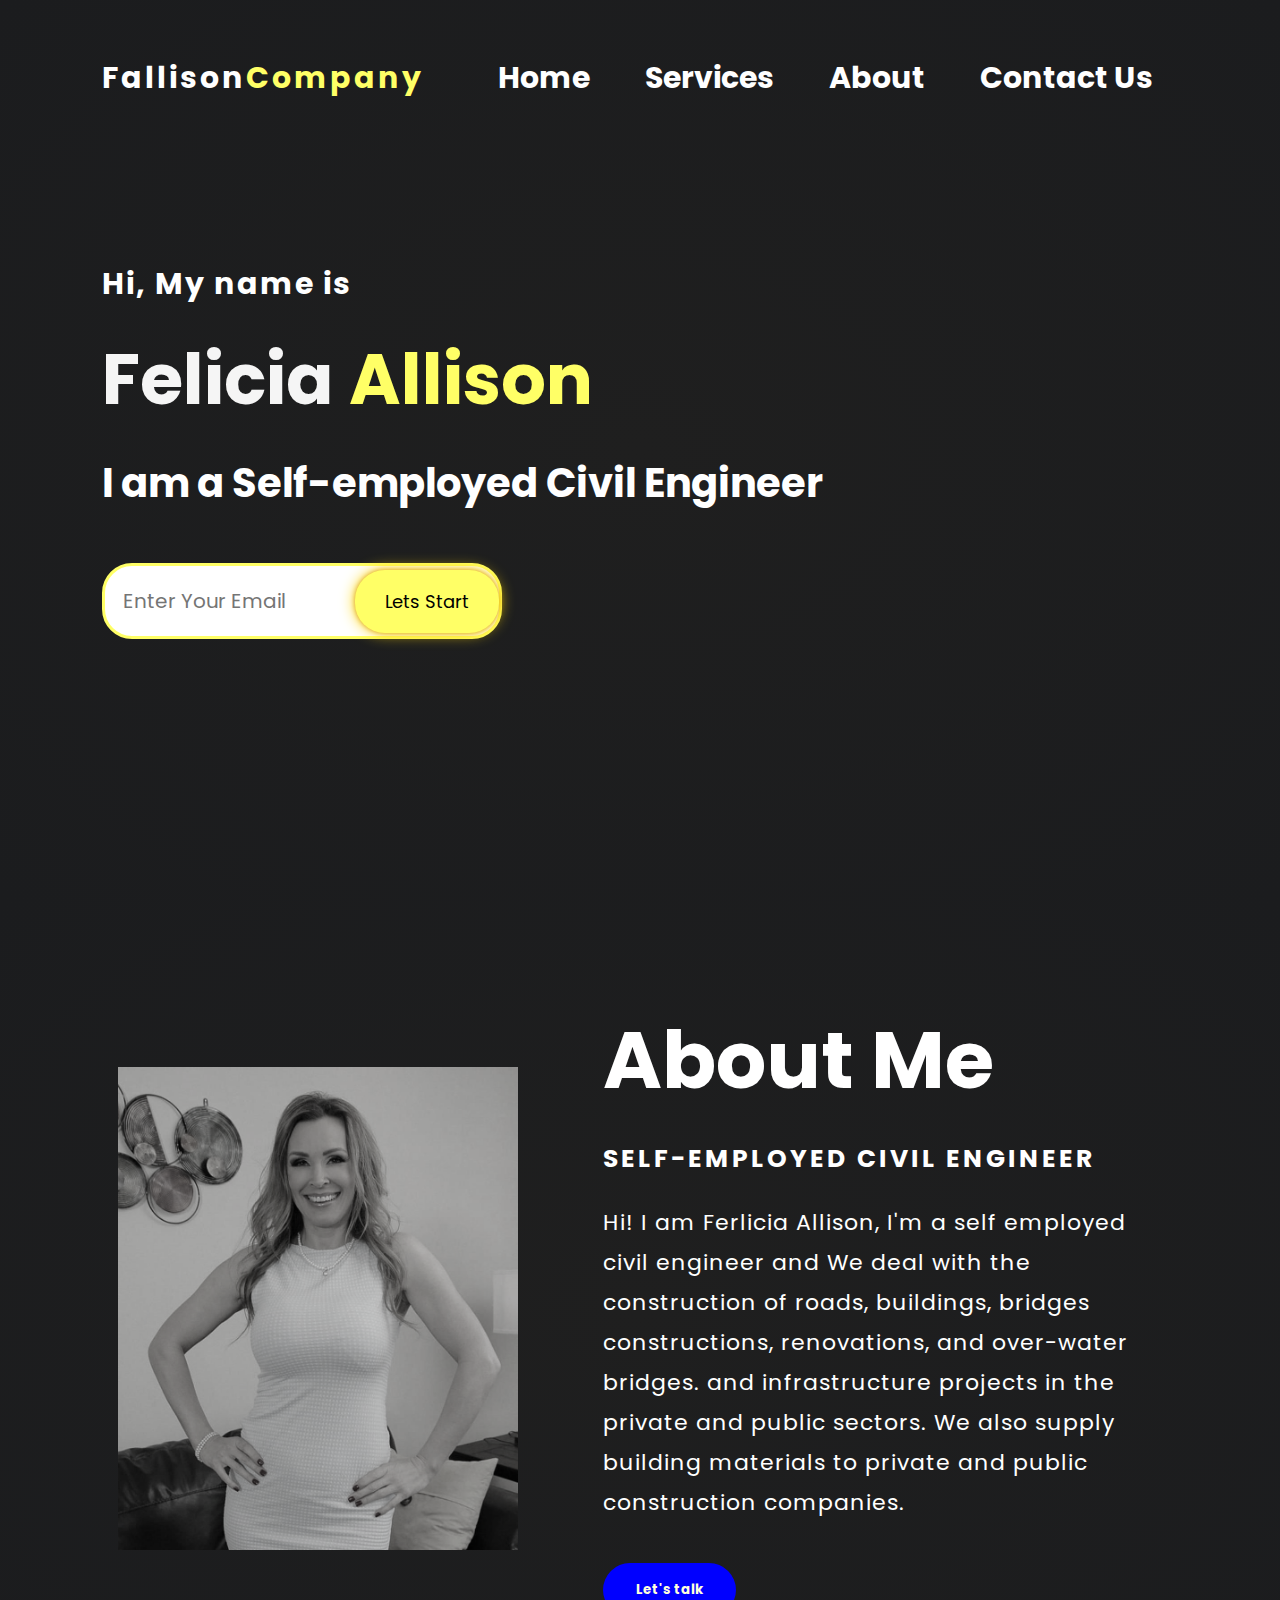
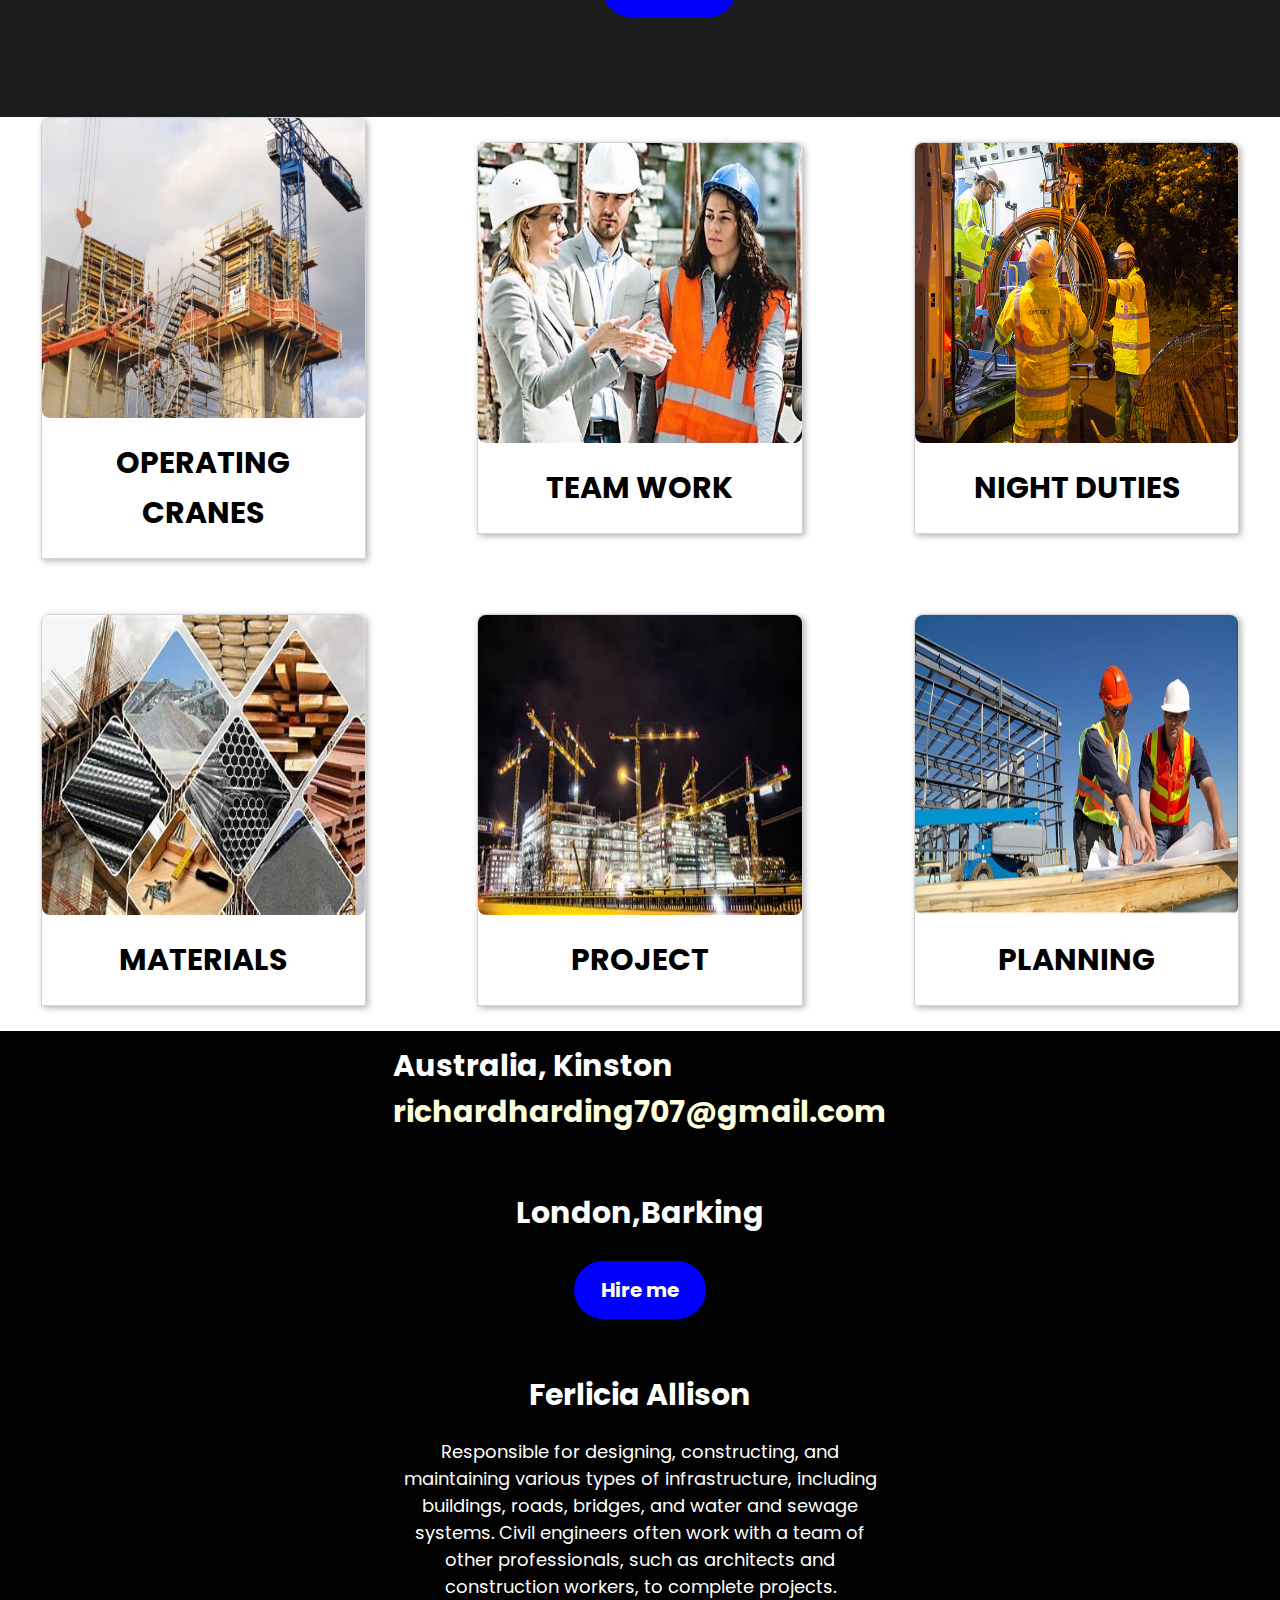
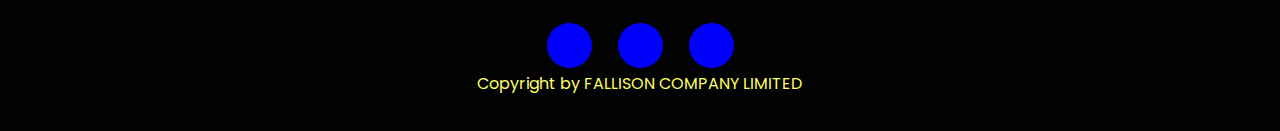
==== index.html @ ac90b3b4 "Add files via upload" ====
<!DOCTYPE html>
<html lang="en">
<head>
    <meta charset="UTF-8">
    <meta http-equiv="X-UA-Compatible" content="IE=edge">
    <meta name="viewport" content="width=device-width, initial-scale=1.0">
    <title>Fallsion Company Ltd</title>
    <link rel="stylesheet" href="falls.css">
    <link rel="preconnect" href="https://fonts.googleapis.com">
<link rel="preconnect" href="https://fonts.gstatic.com" crossorigin>
<link href="https://fonts.googleapis.com/css2?family=Poppins:ital,wght@0,100;0,200;0,300;0,400;0,500;0,600;1,100;1,200;1,300;1,400&display=swap" rel="stylesheet">
<link rel="stylesheet" href="https://cdnjs.cloudflare.com/ajax/libs/font-awesome/6.2.1/css/all.min.css" integrity="sha512-MV7K8+y+gLIBoVD59lQIYicR65iaqukzvf/nwasF0nqhPay5w/9lJmVM2hMDcnK1OnMGCdVK+iQrJ7lzPJQd1w==" crossorigin="anonymous" referrerpolicy="no-referrer" />
</head>
<body>
    <div class="main">
        <nav>
            <h2 class="logo">Fallison<span>Company</span></h2>
            <ul>
                <li><a href="#">Home</a></li>
                <li><a href="#">Services</a></li>
                <li><a href="#">About</a></li>
                <li><a href="#">Contact us</a></li>
            </ul>
        </nav>
        <div class="content">
            <h4>Hi, My name is </h4>
            <h1>Felicia <span>Allison</span></h1>
            <h3>I am a Self-employed Civil Engineer</h3>
            <div class="newsletter">
                <form action="">
                    <input type="email" name="Email" id="mail" placeholder="Enter Your Email">
                      <input type="submit" name="submit" value="Lets Start">
                </form>
            </div>
        </div>
    </div>
    <section class="about">
        <div class="hero">
            <img src="ferlicia.jpg" >
            <div class="about-text">
                <h2>About Me</h2>
                <h5>SELF-EMPLOYED CIVIL ENGINEER</h5>
                <p>Hi! I am Ferlicia Allison,
                    I'm a self employed civil engineer and We deal with the construction of roads, buildings, bridges constructions, renovations, and over-water bridges. and infrastructure projects in the private and public sectors. We also supply building materials to private and public construction companies.
                </p>
                <button type="button">Let's talk</button>
            </div>
        </div>
    </section>
    <div class="cards">
        <div class="card">
            <div class="zoom-img">
                <div class="img-card">
                    <img
                        src="download.jpeg">
                </div>
            </div>

            <div class="text">
                <h2>OPERATING CRANES</h2>
            </div>

        </div>
        <div class="card">
            <div class="zoom-img">
                <div class="img-card">
                    <img src="workers.jpg">
                </div>
            </div>

            <div class="text">
                <h2>TEAM WORK</h2>
                
            </div>

        </div>
        <div class="card">
            <div class="zoom-img">
                <div class="img-card">
                    <img src="build.jpeg">
                </div>
            </div>

            <div class="text">
                <h2>NIGHT DUTIES</h2>
            </div>

        </div>
        <div class="card">
            <div class="zoom-img">
                <div class="img-card">
                    <img
                        src="material.jpg">
                </div>
            </div>
            <div class="text">
                <h2>MATERIALS</h2>
            </div>

        </div>
        <div class="card">
            <div class="zoom-img">
                <div class="img-card">
                    <img src="night.jpeg">
                </div>
            </div>

            <div class="text">
                <h2>PROJECT</h2>
            </div>

        </div>
        <div class="card">
            <div class="zoom-img">
                <div class="img-card">
                    <img
                        src="project.jpg">
                </div>
            </div>

            <div class="text">
                <h2>PLANNING</h2>
            </div>
        </div>
    </div>
</section>
<div class="contact-me">
    <p>Australia, Kinston<br>
       <a href="mailto:richardharding707@gmail.com" class="link">richardharding707@gmail.com</a></p>
   <br><p>London,Barking</p>
    
    <a href="mailto:richardharding707@gmail.com" class="button-two">Hire me</a>
</div>
<footer>
    <p>Ferlicia Allison</p>
    <p>Responsible for designing, constructing, and maintaining various types of infrastructure, including buildings, roads, bridges, and water and sewage systems. Civil engineers often work with a team of other professionals, such as architects and construction workers, to complete projects.
    </p>
    <div class="social">
        <a href="mailto:feallison714@gmail.com"><i class="fa-brands fa-instagram"></i></a>
        <a href="#"><i class="fa-brands fa-twitter"></i></a>
        <a href="#"><i class="fa-brands fa-dribbble"></i></a>
    </div>
    <p class="end">Copyright by FALLISON COMPANY LIMITED</p>
</footer>
</body>
</html>
---- falls.css ----
*{
    padding: 0;
    margin: 0;
    font-family:'Poppins', sans-serif;
    box-sizing: border-box;
}
.main{
    height: 100vh;
    width: 100%;
    background-image:radial-gradient(#1f1f1f,#1b1c1e) ;
}
nav{
    display: flex;
    align-items: center;
    justify-content: space-between;
    padding-left: 8%;
    padding-right: 8%;
    padding-top:45px;
}
.logo{
    font-size: 30px;
    color: #ffffff;
    letter-spacing: 3px;
    cursor: pointer;
}
span{
    color:#ffff66;
}
nav ul li{
    font-size: 30px;
    list-style-type: none;
    display: inline-block;
    padding: 10px 25px;
}
nav ul li a{
    text-decoration: none;
    color: #ffffff;
    text-transform: capitalize;
    font-weight: bold;
}
nav ul li a:hover{
    color: #ff6;
    transition: 0.4s;
}

.content{
    position: absolute;
    top: 50%;
    left: 8%;
    transform: translateY(-50%);
}
h1{
    color:whitesmoke;
    margin:20px 0 20px;
    font-size: 70px;
}
h3{
    color: #fff;
    margin: 0 0 50px 0;
    font-size: 40px;
}
h4{
    color:#fff;
    font-size: 30px;
    letter-spacing: 2px;
}
.newsletter form{
    position: relative;
    width:400px;
    max-width: 100%;
}
.newsletter form input:first-child{
display: inline-block;
width: 100%;
outline: none;
padding: 20px 130px 20px 18px;
border-radius: 30px;
border: 3px solid #ff6;
font-size: 20px;
}
.newsletter form input:last-child{
    position: absolute;
    display: inline-block;
    outline: none;
    border: none;
    padding: 18px 30px;
    border-radius: 30px;
    top: 6.5px;
    right: 3px;
    background-color: #ff6;
    box-shadow: 0 0 5px goldenrod, 0 0 15px gold;
    font-size: 18px;
}
.about{
    width: 100%;
    padding: 100px 0;
    background-image: radial-gradient(#1f1f1f,#1b1c1e);
}
.about img{
    width: 400px;
    height: auto;
    filter: grayscale(95%);
}
.about-text{
    width: 560px;;
}
.hero{
    width: 1130px;
    max-width: 95%;
    margin: 0 auto;
    display: flex;
    align-items: center;
    justify-content: space-around;
}
.about-text h2{
    color: #fff;
    font-size: 80px;
    text-transform: capitalize;
    margin-bottom: 20px;
}
.about-text h5{
    color: #fff;
    text-transform: capitalize;
    letter-spacing: 3px;
    font-size: 25px;
    margin-bottom: 25px;
}
.about-text p{
    color: #fff;
    letter-spacing: 1px;
    line-height: 40px;
    margin-bottom: 40px;
    font-size: 22px;
}
button{
    background-color: blue;
    color: #ffd;
    text-decoration: none;
    border-radius: 30px;
    font-weight: bold;
    border: 3px solid transparent;
    padding: 14px 30px;
    transition: .4s;
}
button:hover{
    border: 3px solid red;
    background-color: transparent;
    color: #fff;
    cursor: pointer;
}


.places-text {
    text-align: center;
    margin-bottom: 50px;
  }
  
  .places-text small {
    font-family: Roboto;
    color: #ffc342;
    font-size: 15px;
    font-weight: bolder;
  }
  
  .places-text h2 {
    font-family: Barlow Condensed;
    font-size: 55px;
    color: #191d34;
    letter-spacing: 1px;
  }
  
  .cards {
    display: grid;
    grid-template-columns: repeat(3, 1fr);
    grid-template-rows: repeat(2, 1fr);
    grid-gap: 30px;
    align-items: center;
    justify-items: center;
    text-align: center;
  }
  
  .card {
    border: 1px solid lightgray;
    box-shadow: 2px 2px 6px 0 rgba(0, 0, 0, 0.3);
    border-top-left-radius: 8px;
    border-top-right-radius: 8px;
    width: 80%;
    height: auto;
  }
  
  .card img {
    max-width: 100%;
    height: 300px;
    border-radius: 8px;
    cursor: pointer;
  }
  
  .cards .text {
    padding: 20px;
    font-family: Barlow Condensed;
    line-height: 50px;
  }
  
  .cards .card-box {
    display: flex;
    flex-flow: row;
    background-color: #fde02f;
    font-size: 18px;
    font-family: Roboto;
    align-items: center;
    justify-content: center;
    text-align: center;
  }

  .zoom-img {
    float: left;
    position: relative;
    width: 100%;
    height: 320px;
    overflow: hidden;
  }
  
  .zoom-img .img-card {
    position: absolute;
    overflow: hidden;
  }
  
  .img-card img {
    -webkit-transition: 0.8s ease;
    transition: 0.8s ease;
  }
  
  .card:hover .zoom-img img {
    -webkit-transform: scale(1.1);
    transform: scale(1.1);
  }
  .contact-me{
    width: 100%;
    height: 300px;
    background:  #010201;
    display: flex;
    justify-content: center;
    flex-direction: column;
    align-items: center;
}
.contact-me p{
    color: #ffffff;
    font-size: 30px;
    font-weight: bold;
    margin-bottom: 25px;
}
.contact-me .link{
    text-decoration: none;
    color: #ffd;
}
.contact-me .link:hover{
    text-decoration: underline;
}

.contact-me .button-two{
    background-color: blue;
    color: #ffd;
    text-decoration: none;
    border-radius: 30px;
    font-weight: bold;
    border: 2px solid transparent;
    padding: 12px 25px;
    transition: .4s;
}
.contact-me .button-two:hover{
    border: 2px solid red;
    background-color: transparent;
    cursor: pointer
}
footer{
    position: relative;
    width: 100%;
    height: 400px;
    background: #010201;
    display: flex;
    flex-direction: column;
    justify-content: center;
    align-items: center;
}
footer p:nth-child(1){
    font-size: 30px;
    color: #fff;
    margin-bottom: 20px;
    font-weight: bold;
}
footer p:nth-child(2){
    color: white;
    font-size: 18px;
    width: 500px;
    text-align: center;
    line-height: 27px;
}
.social{
    display: flex;
}
.social a{
    display: flex;
    align-items: center;
    width: 45px;
    height: 45px;
    justify-content: center;
    background:blue;
    border-radius: 50%;
    margin: 23px 13px;
    text-decoration: none;
    color:#fff;
    font-size: 23px;
}
.social a:hover{
    transform: scale(1.3);
    transition: .3s;
}
.end{
    position: absolute;
    color: #ff6;
    bottom: 35px;
    font-size: 16px;
}
@media (max-width: 600px) {
    body {
      font-size: 16px;
    }
  }
  
  @media (min-width: 601px) and (max-width: 900px) {
    body {
      font-size: 18px;
    }
  }
  
  @media (min-width: 901px) {
    body {
      font-size: 20px;
    }
  }
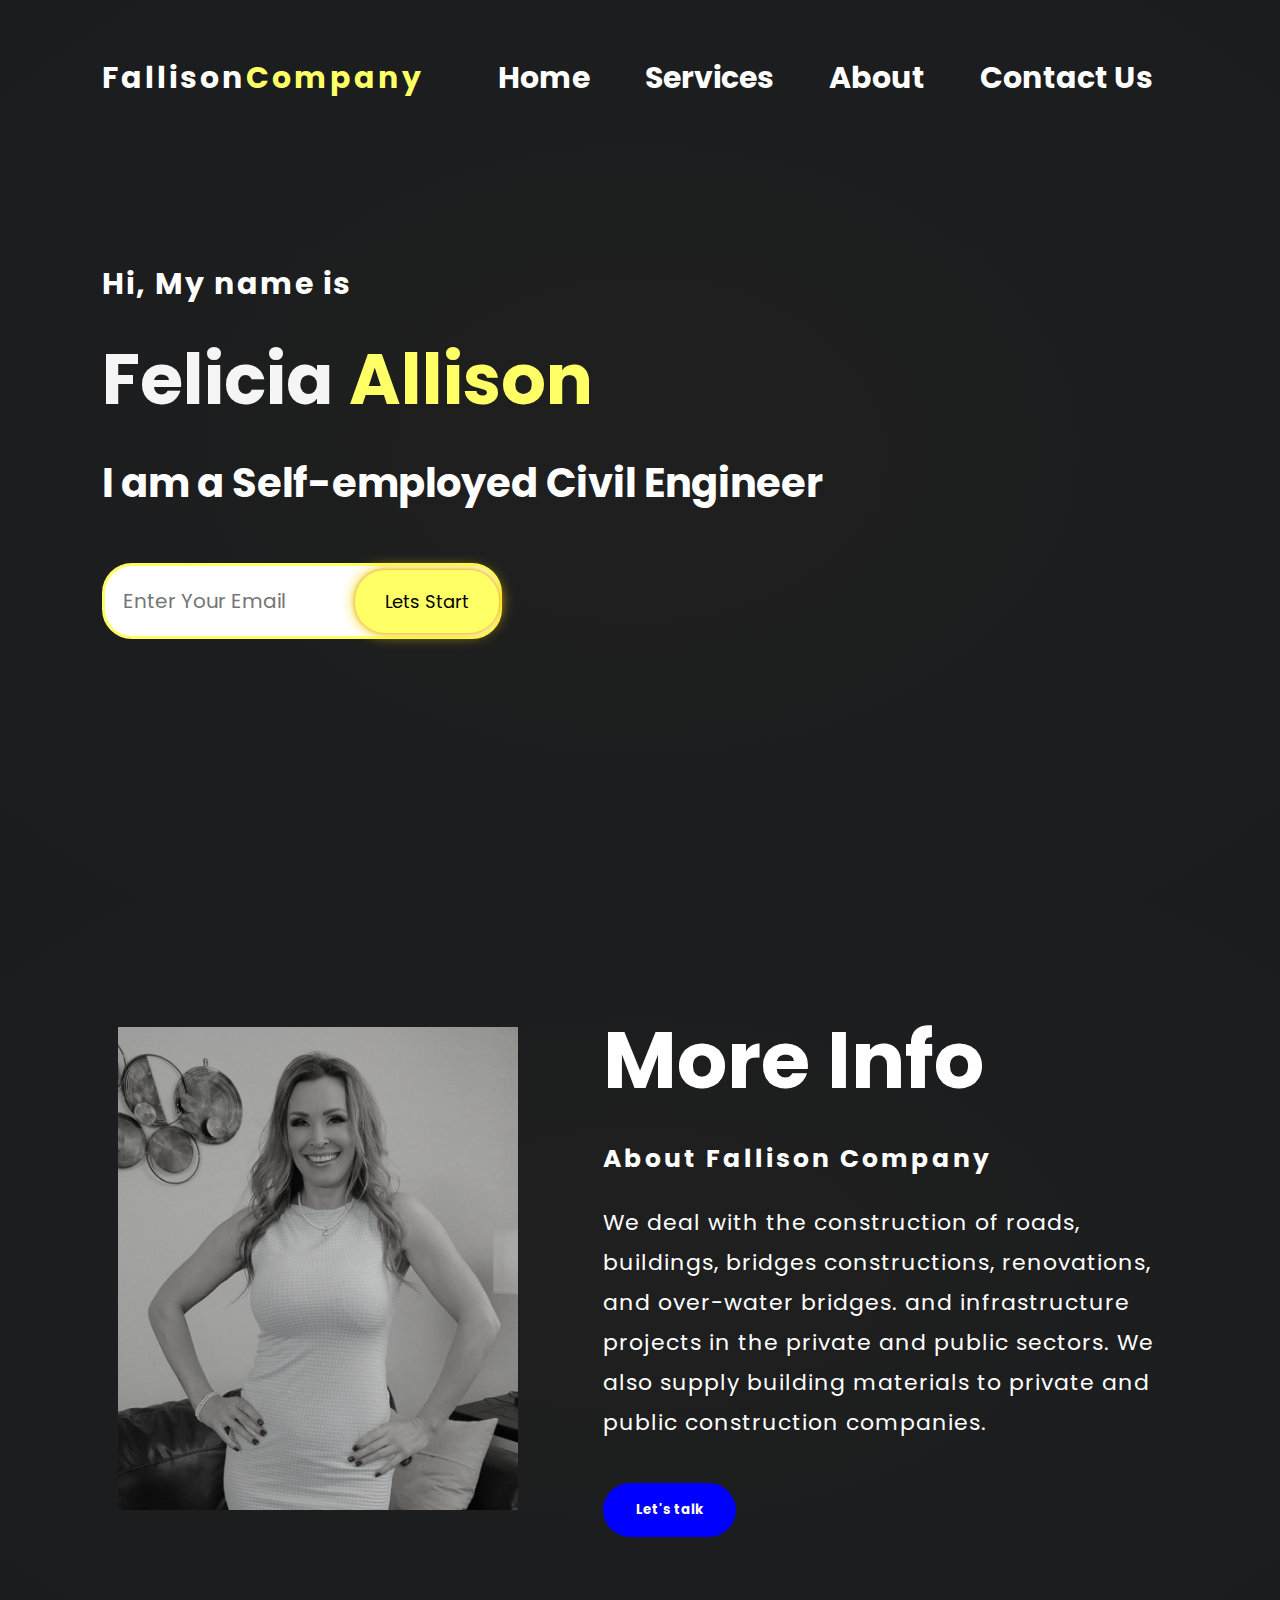
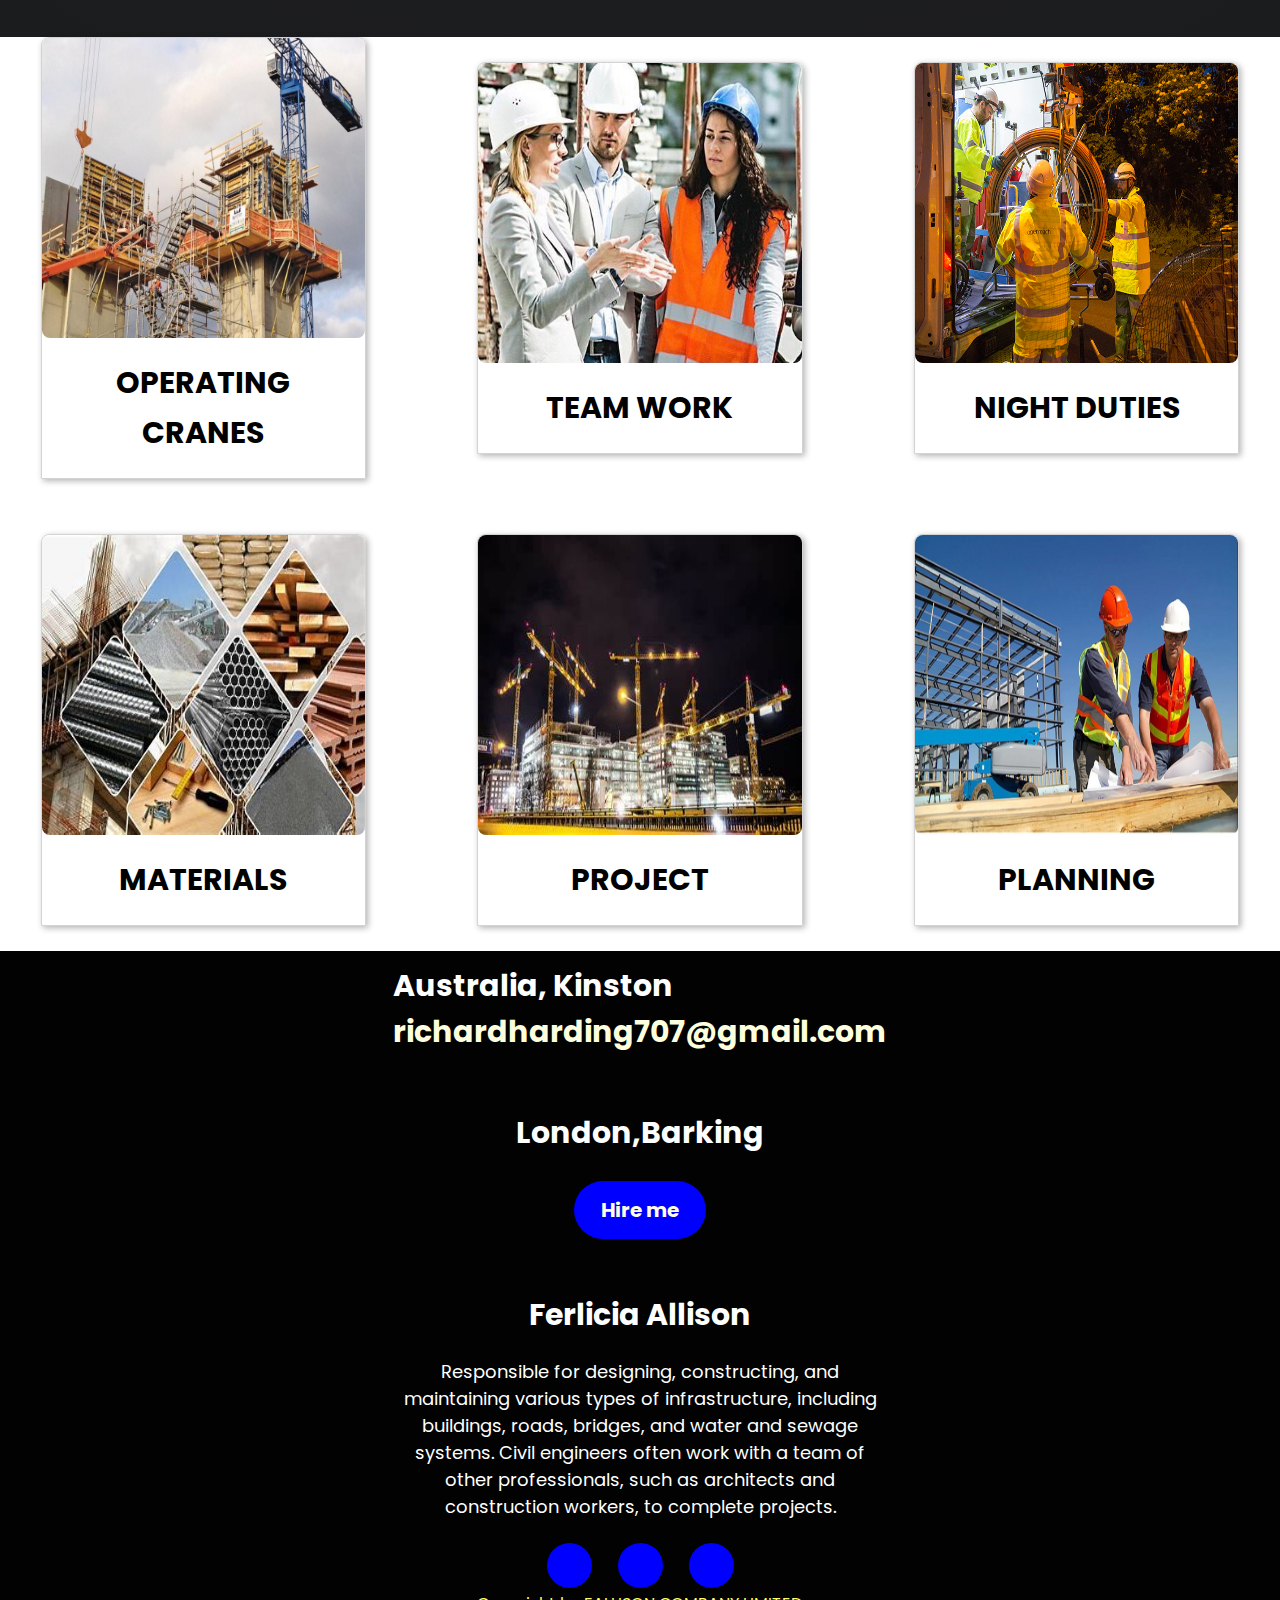
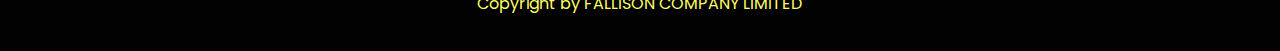
==== commit 341fa983: "Update index.html" ====
--- a/index.html
+++ b/index.html
@@ -38,10 +38,9 @@
         <div class="hero">
             <img src="ferlicia.jpg" >
             <div class="about-text">
-                <h2>About Me</h2>
-                <h5>SELF-EMPLOYED CIVIL ENGINEER</h5>
-                <p>Hi! I am Ferlicia Allison,
-                    I'm a self employed civil engineer and We deal with the construction of roads, buildings, bridges constructions, renovations, and over-water bridges. and infrastructure projects in the private and public sectors. We also supply building materials to private and public construction companies.
+                <h2>More Info</h2>
+                <h5>About Fallison Company</h5>
+                <p>We deal with the construction of roads, buildings, bridges constructions, renovations, and over-water bridges. and infrastructure projects in the private and public sectors. We also supply building materials to private and public construction companies.
                 </p>
                 <button type="button">Let's talk</button>
             </div>
@@ -143,4 +142,4 @@
     <p class="end">Copyright by FALLISON COMPANY LIMITED</p>
 </footer>
 </body>
-</html>+</html>
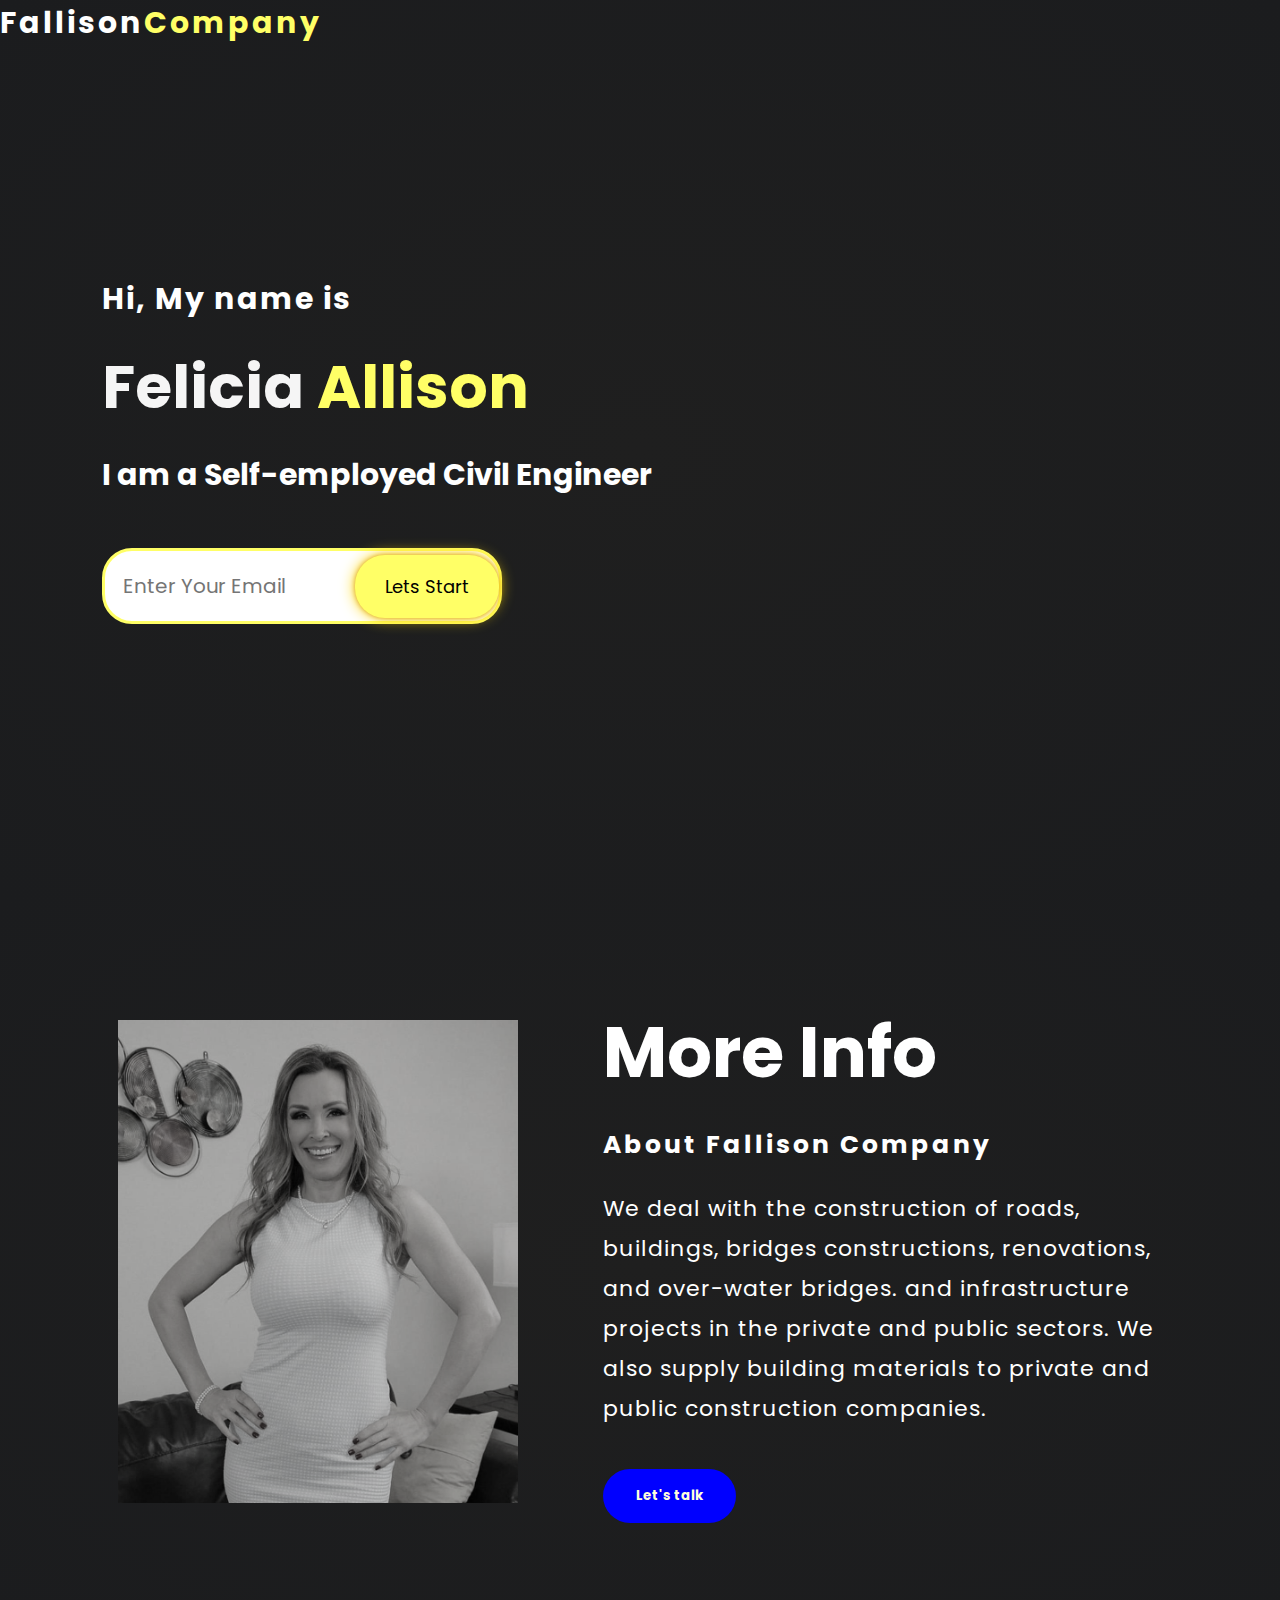
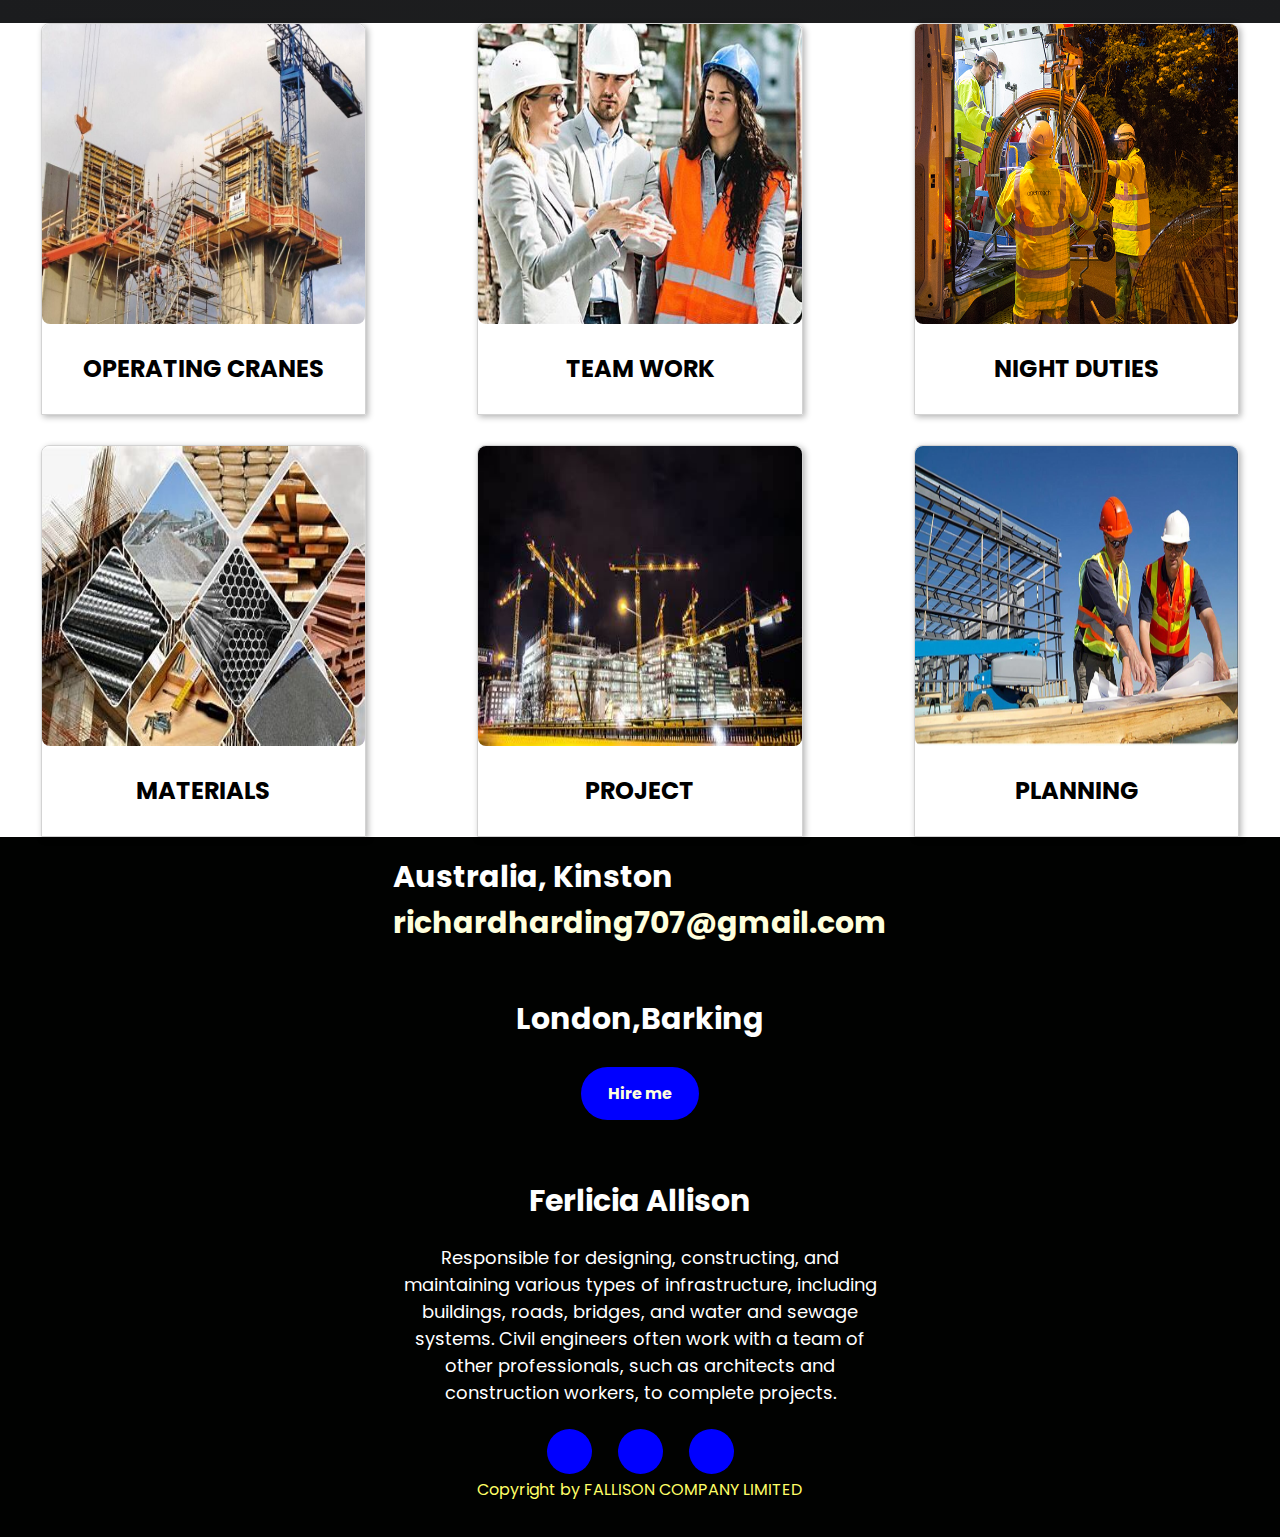
==== commit 847365f0: "Update index.html" ====
--- a/index.html
+++ b/index.html
@@ -13,15 +13,7 @@
 </head>
 <body>
     <div class="main">
-        <nav>
             <h2 class="logo">Fallison<span>Company</span></h2>
-            <ul>
-                <li><a href="#">Home</a></li>
-                <li><a href="#">Services</a></li>
-                <li><a href="#">About</a></li>
-                <li><a href="#">Contact us</a></li>
-            </ul>
-        </nav>
         <div class="content">
             <h4>Hi, My name is </h4>
             <h1>Felicia <span>Allison</span></h1>
--- a/falls.css
+++ b/falls.css
@@ -27,7 +27,7 @@
     color:#ffff66;
 }
 nav ul li{
-    font-size: 30px;
+    font-size: 25px;
     list-style-type: none;
     display: inline-block;
     padding: 10px 25px;
@@ -52,12 +52,12 @@
 h1{
     color:whitesmoke;
     margin:20px 0 20px;
-    font-size: 70px;
+    font-size: 60px;
 }
 h3{
     color: #fff;
     margin: 0 0 50px 0;
-    font-size: 40px;
+    font-size: 30px;
 }
 h4{
     color:#fff;
@@ -114,7 +114,7 @@
 }
 .about-text h2{
     color: #fff;
-    font-size: 80px;
+    font-size: 70px;
     text-transform: capitalize;
     margin-bottom: 20px;
 }
@@ -321,21 +321,236 @@
     bottom: 35px;
     font-size: 16px;
 }
-@media (max-width: 600px) {
-    body {
-      font-size: 16px;
-    }
-  }
-  
-  @media (min-width: 601px) and (max-width: 900px) {
-    body {
-      font-size: 18px;
-    }
-  }
-  
-  @media (min-width: 901px) {
-    body {
-      font-size: 20px;
-    }
-  }
-  +@media all and (max-width: 1172px) {
+  .content .form {
+    display: flex;
+    flex-flow: column;
+    justify-content: center;
+    align-items: center;
+    width: 50%;
+  }
+
+  .content .form input {
+    width: 60%;
+  }
+
+  .banner-text-item .form .date {
+    width: 30%;
+  }
+
+  .banner-text-item .form .book {
+    width: 10%;
+    font-size: 14px;
+  }
+
+  .content h1 {
+    font-size: 40px;
+  }
+    .content h4{
+        font-size:60px;
+}
+
+@media all and (max-width: 1414px) {
+  .banner-text-item .form input {
+    width: 40%;
+  }
+
+  .banner-text-item .form .date {
+    width: 30%;
+  }
+
+  .banner-text-item .form .book {
+    width: 20%;
+    font-size: 14px;
+  }
+}
+
+@media all and (max-width: 942px) {
+  .nav-bar {
+    display: flex;
+    flex-flow: column wrap;
+    justify-content: center;
+    align-items: center;
+    width: 100%;
+    height: auto;
+    text-align: center;
+    position: static;
+  }
+
+  .logo {
+    flex: 1;
+    font-size: 30px;
+    margin: 10px auto;
+    font-family: Satisfy;
+    color: #fde02f;
+  }
+
+  .nav-bar ul {
+    display: none;
+  }
+
+  .nav-bar ul li {
+    flex: 1;
+    margin-bottom: 5px;
+    font-size: 14px;
+  }
+
+  .services {
+    display: flex;
+    flex-flow: column wrap;
+  }
+
+  .services .service-item {
+    flex: 1;
+    margin-bottom: -130px;
+    width: 400px;
+  }
+
+  .places-text {
+    margin-top: 200px;
+  }
+}
+
+@media all and (max-width: 928px) {
+  .banner .form input,
+  a {
+    font-size: 12px;
+  }
+}
+
+@media all and (max-width: 1173px) {
+  .banner .form {
+    background-color: transparent;
+  }
+}
+
+@media all and (max-width: 1194px) {
+  .places .card-box p {
+    font-size: 14px;
+  }
+}
+
+@media all and (max-width: 1086px) {
+  .places .cards .text {
+    line-height: 40px;
+  }
+
+  .cards .text .h2 {
+    font-size: 12px;
+  }
+
+  .cards .img-card img {
+    height: 260px;
+  }
+}
+
+@media all and (max-width: 974px) {
+  .cards {
+    display: grid;
+    grid-template-columns: repeat(1, 1fr);
+    grid-template-rows: repeat(6, 1fr);
+    grid-gap: 20px;
+  }
+
+  .card {
+    width: 300px;
+    height: 500px;
+    margin: auto;
+  }
+
+  .cards .text {
+    padding: 5px;
+    font-family: Barlow Condensed;
+  }
+}
+
+@media all and (max-width: 1334px) {
+  .about-img img {
+    width: 300px;
+    height: 500px;
+  }
+}
+
+@media all and (max-width: 1116px) {
+  .about {
+    display: flex;
+    flex-flow: column wrap;
+    justify-content: center;
+    align-items: center;
+  }
+
+  .about-img {
+    flex: 1;
+    margin-bottom: 20px;
+  }
+
+  .about-text {
+    flex: 1;
+    margin: auto;
+    text-align: center;
+    display: flex;
+    flex-flow: column;
+    justify-content: center;
+    align-items: center;
+  }
+
+  .about-text h2 {
+    font-size: 35px;
+  }
+
+  .about-img img {
+    width: 400px;
+    height: 400px;
+  }
+}
+@media all and (max-width: 1334px) {
+  .about-img img {
+    width: 300px;
+    height: 500px;
+  }
+}
+
+@media all and (max-width: 1116px) {
+  .about {
+    display: flex;
+    flex-flow: column wrap;
+    justify-content: center;
+    align-items: center;
+  }
+
+  .about-img {
+    flex: 1;
+    margin-bottom: 20px;
+  }
+
+  .about-text {
+    flex: 1;
+    margin: auto;
+    text-align: center;
+    display: flex;
+    flex-flow: column;
+    justify-content: center;
+    align-items: center;
+  }
+
+  .about-text h2 {
+    font-size: 35px;
+  }
+
+  .about-img img {
+    width: 400px;
+    height: 400px;
+  }
+}
+
+@media all and (max-width: 708px) {
+  .footer {
+    width: 100%;
+    height: 670px;
+    position: relative;
+    display: flex;
+    flex-flow: column wrap;
+    justify-content: center;
+    align-items: center;
+  }
+}
